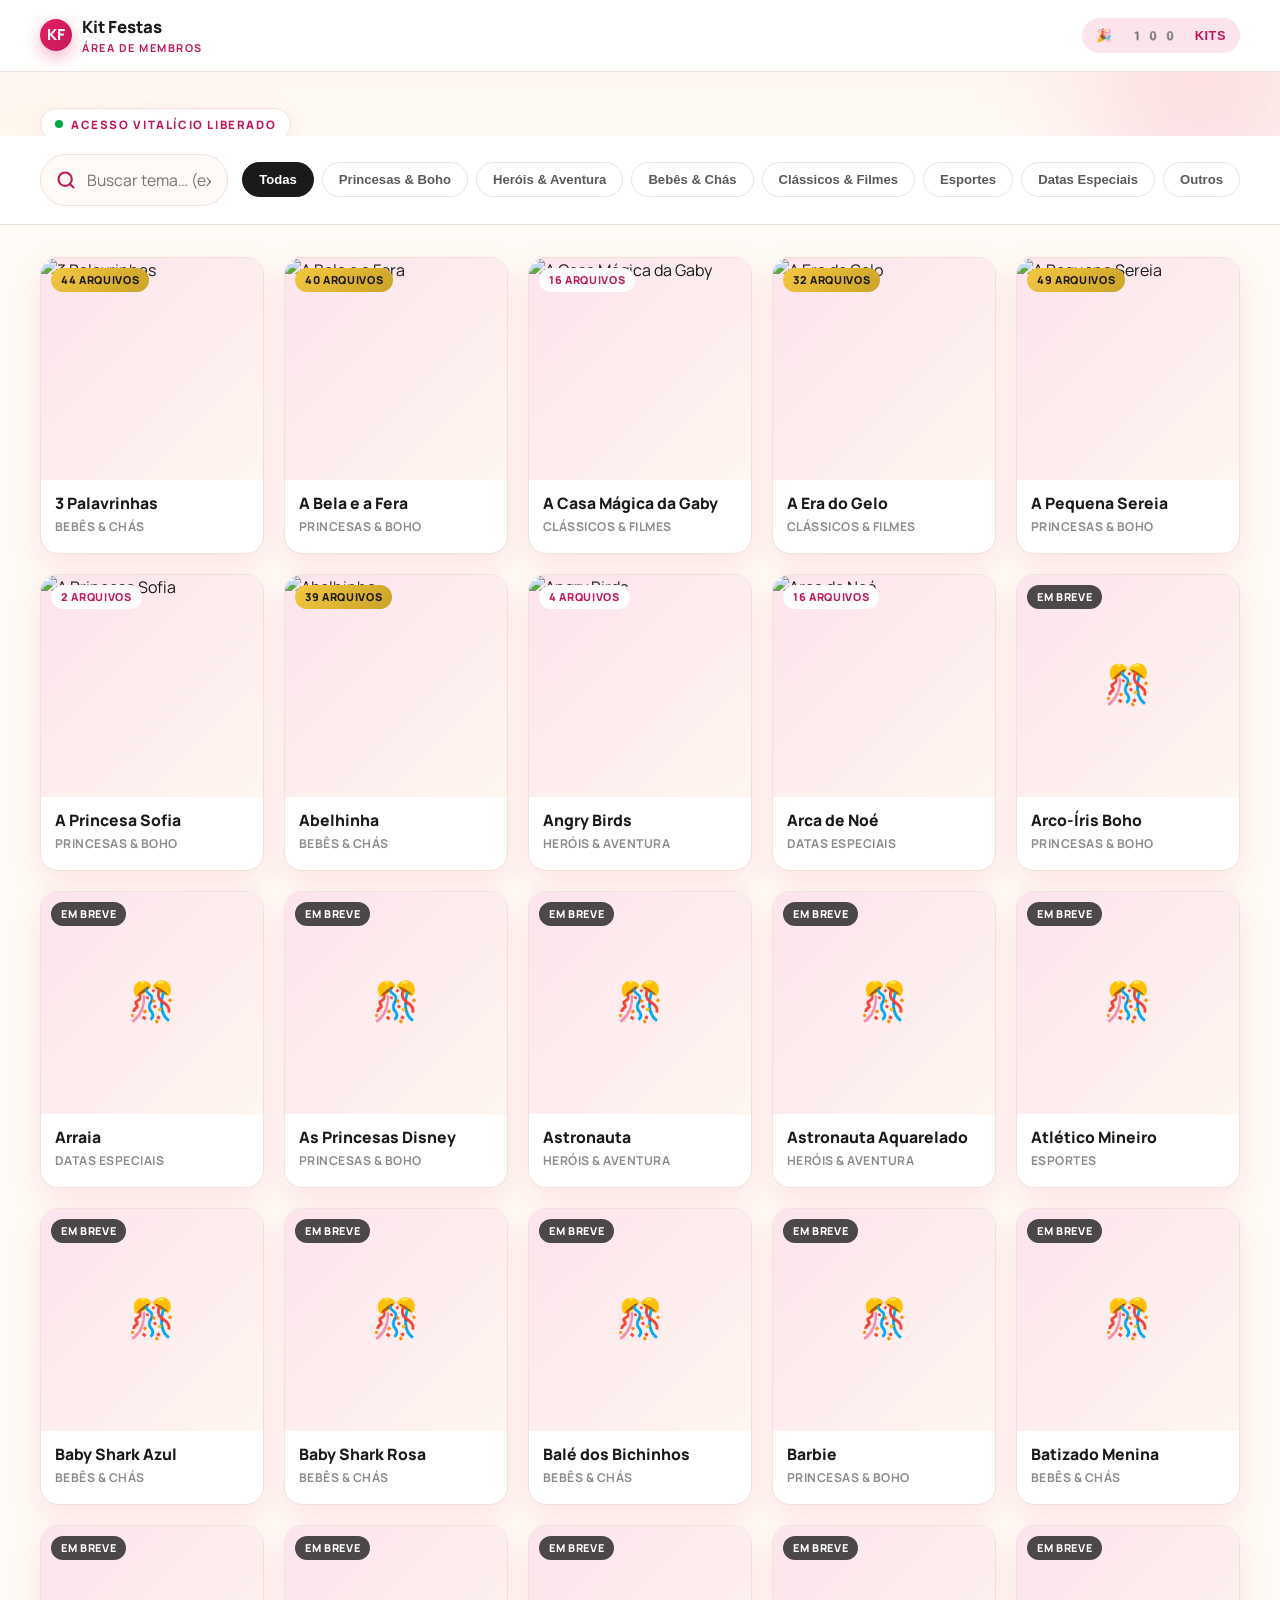
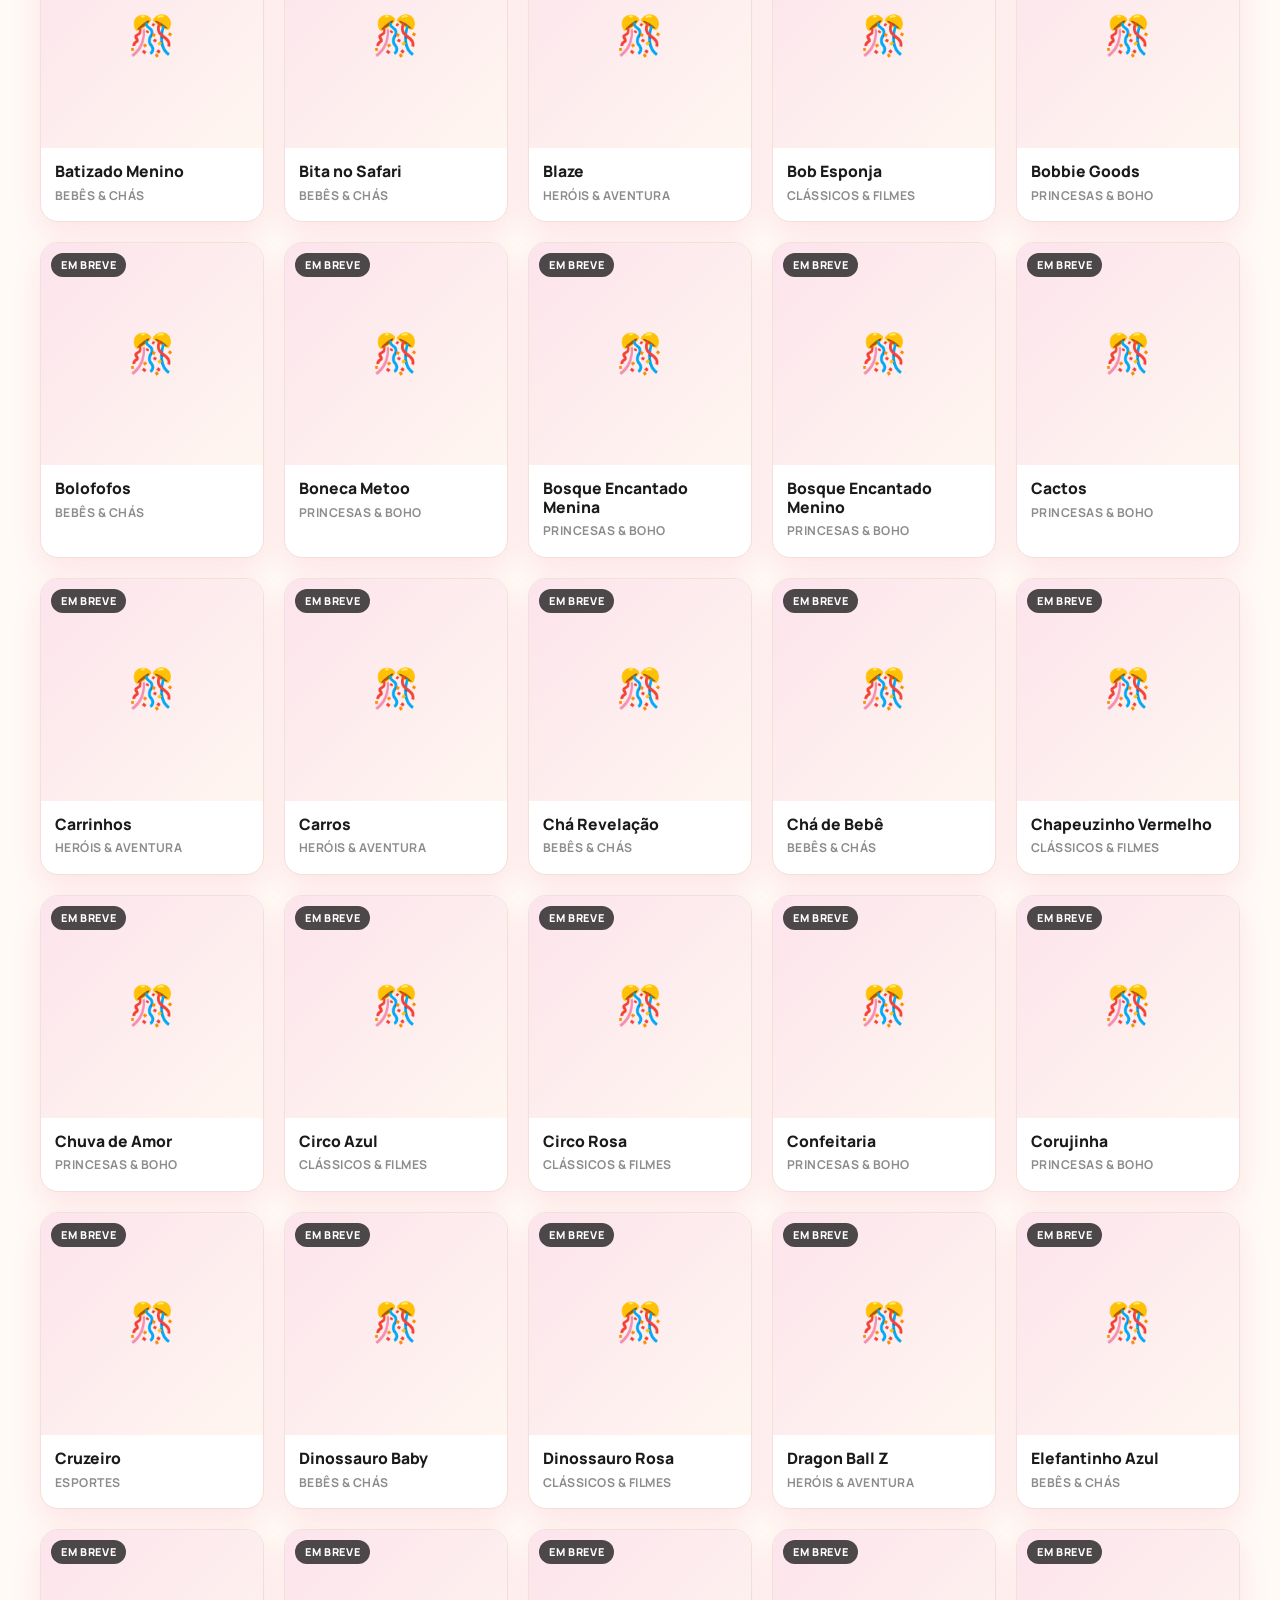
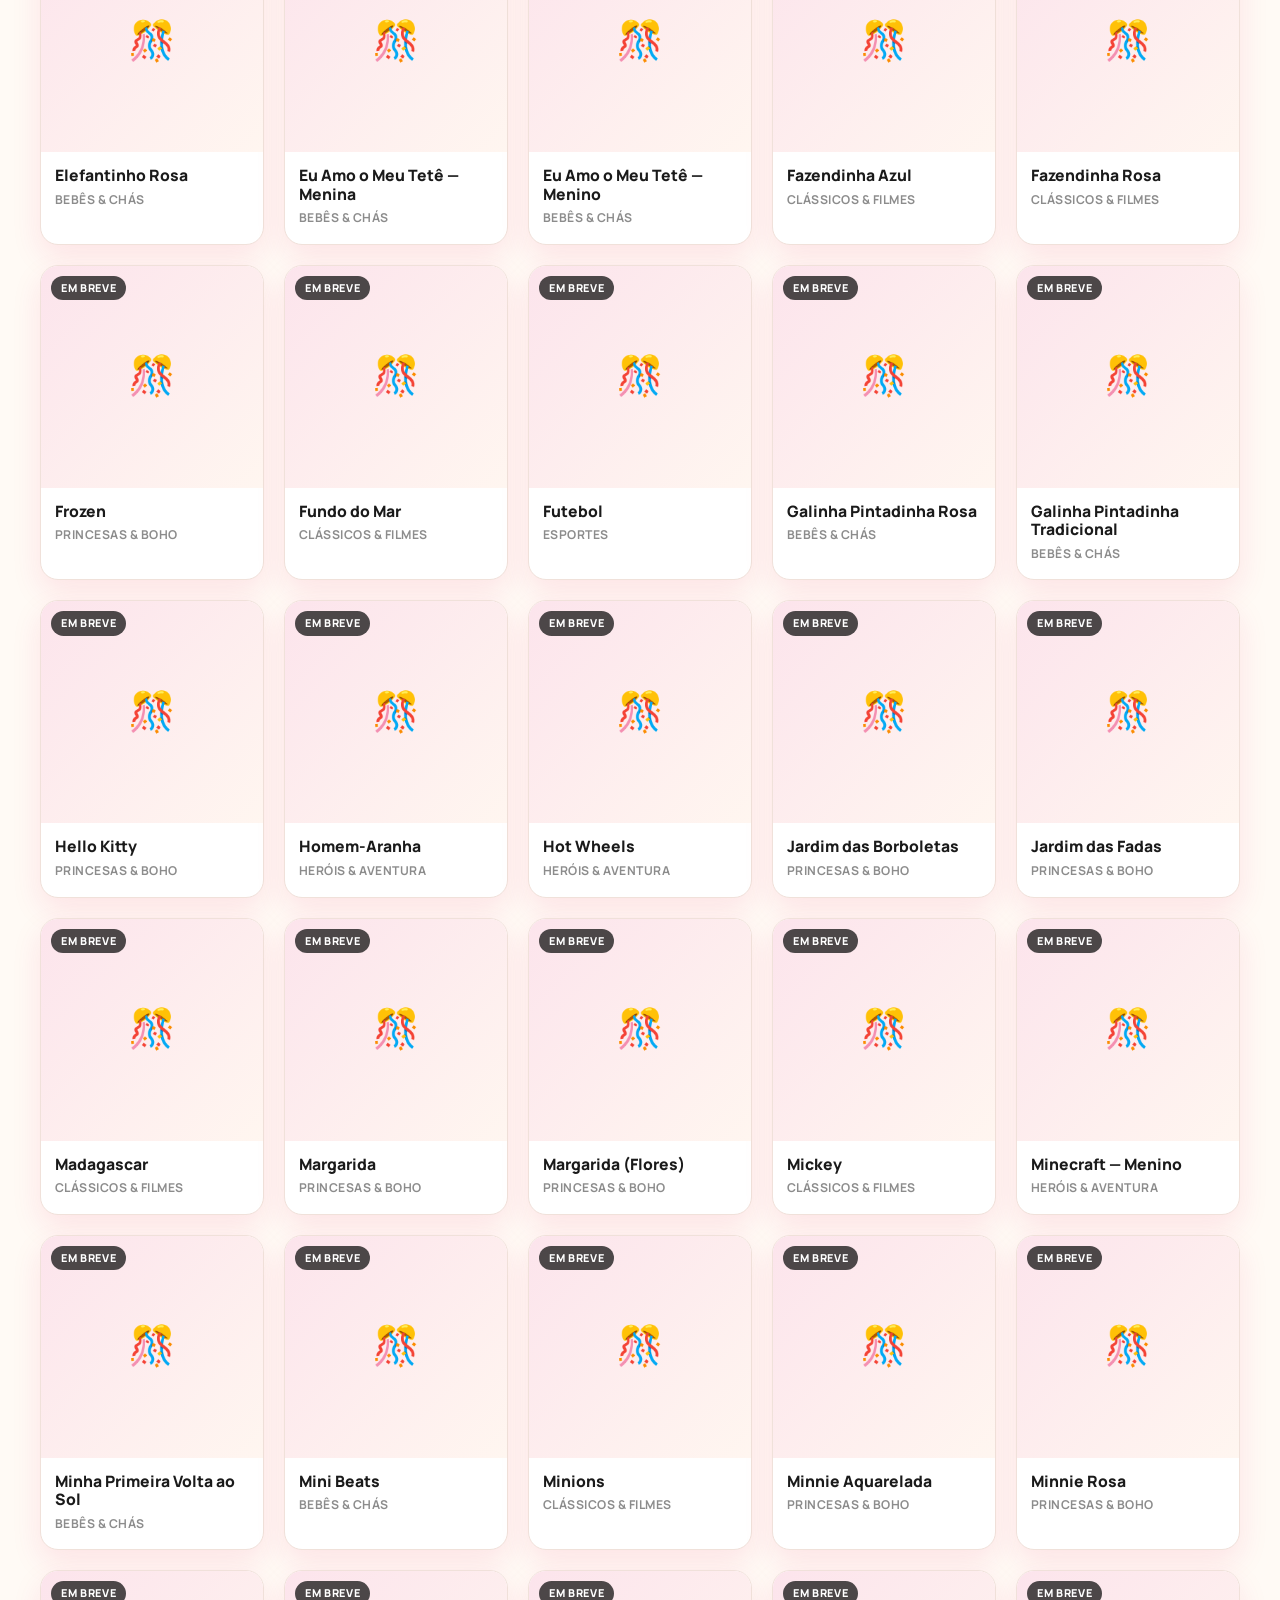
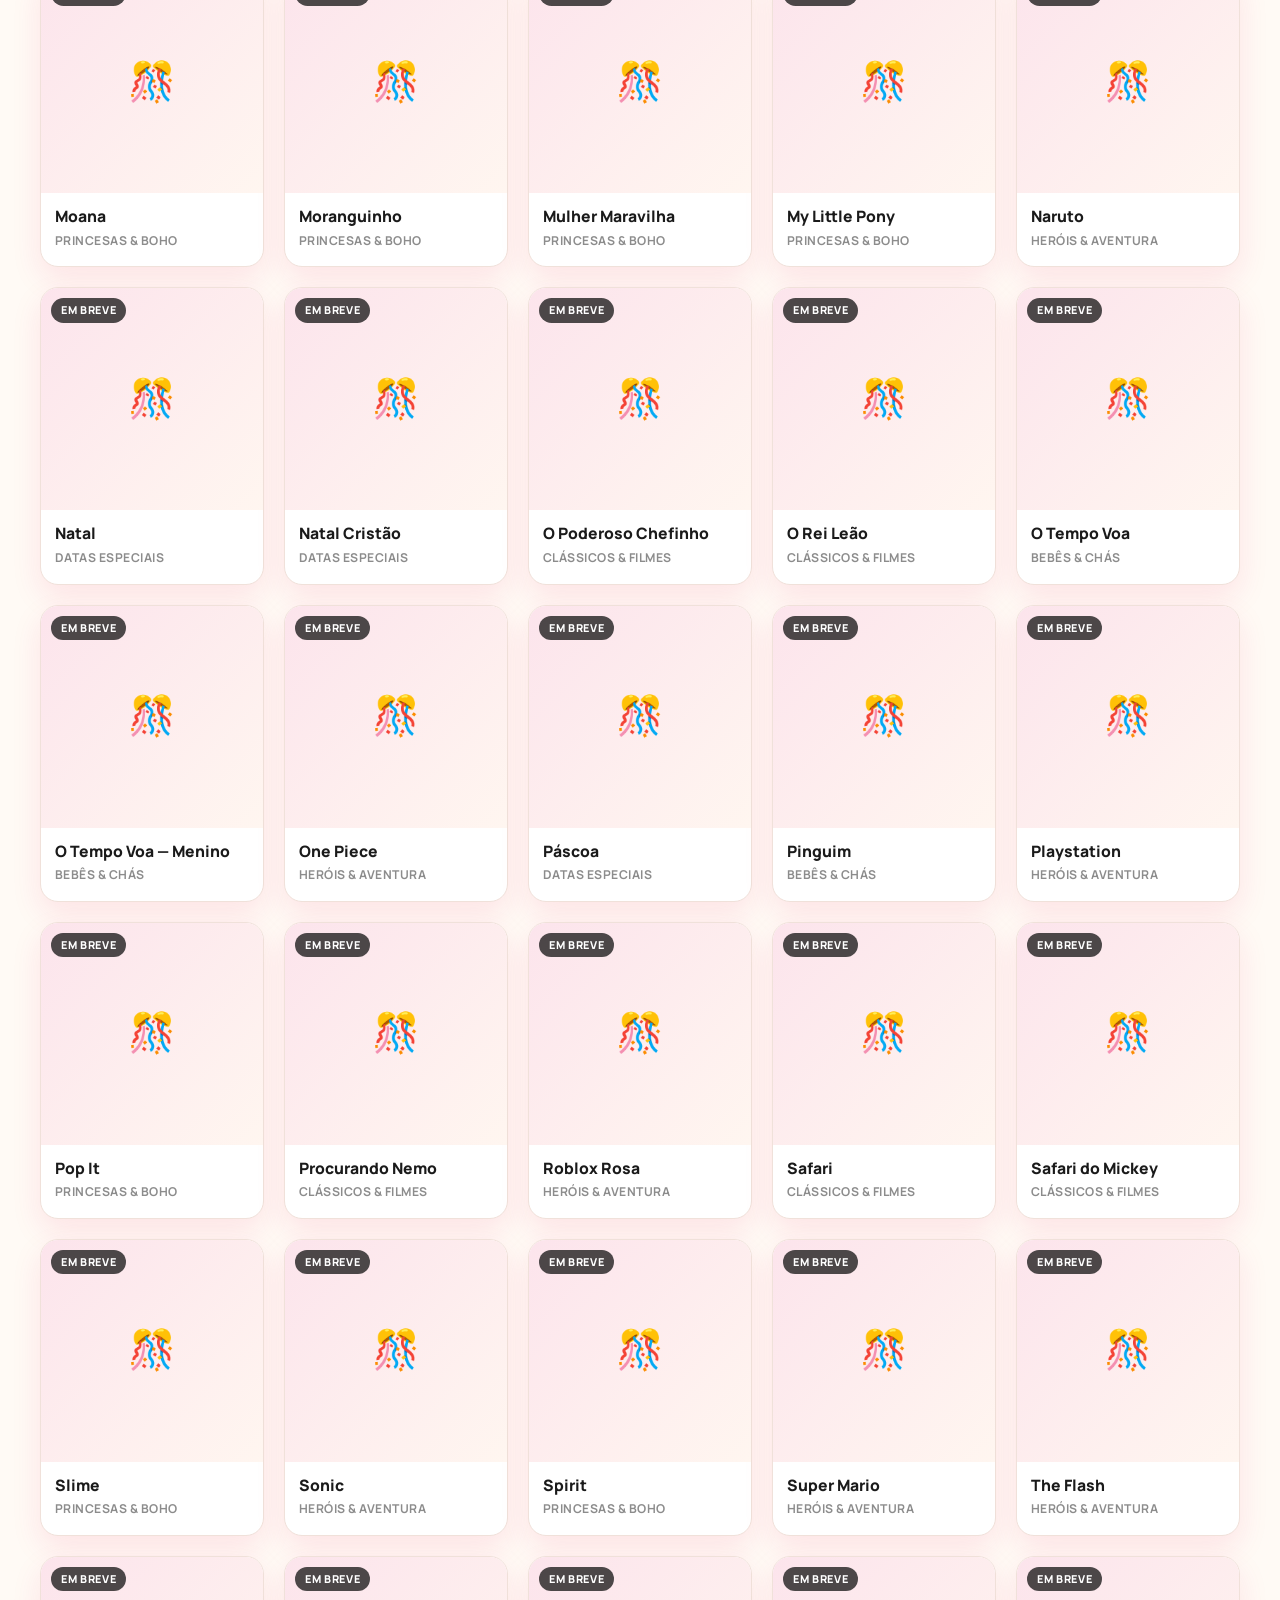
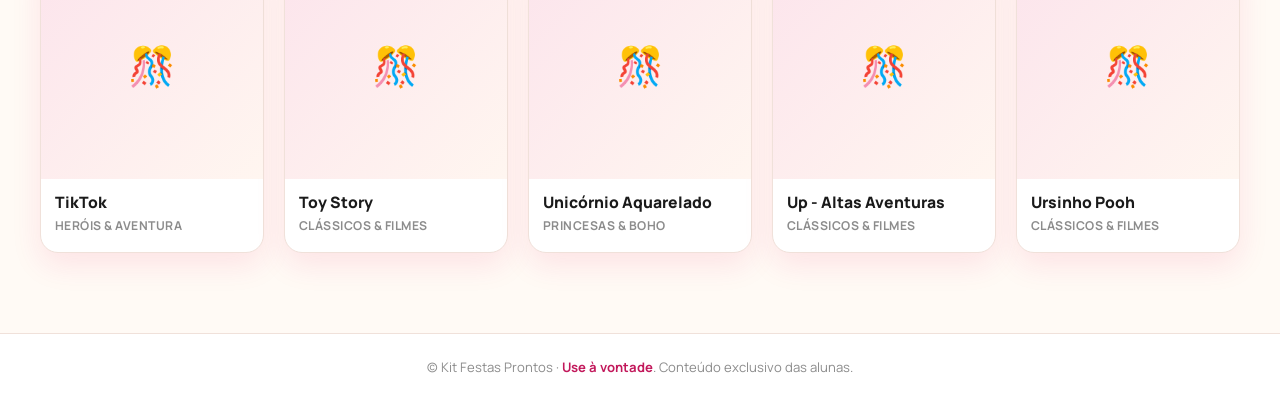
==== membros/index.html @ 498f4574 "last verison" ====
<!DOCTYPE html>
<html lang="pt-BR">

<head>
    <meta charset="UTF-8">
    <meta name="viewport" content="width=device-width, initial-scale=1" />
    <title>Meus Kits · Área de Membros · Kit Festas</title>
    <meta name="robots" content="noindex,nofollow">
    <link rel="preconnect" href="https://fonts.googleapis.com">
    <link rel="preconnect" href="https://fonts.gstatic.com" crossorigin>
    <link
        href="https://fonts.googleapis.com/css2?family=Manrope:wght@400;500;600;700;800;900&family=Open+Sans:wght@400;500;600;700&display=swap"
        rel="stylesheet">
    <link rel="stylesheet" href="styles.css">
</head>

<body>
    <header class="kf-header">
        <div class="container">
            <div class="row">
                <a class="kf-logo" href="index.html">
                    <span class="dot">KF</span>
                    <span>Kit Festas
                        <small>Área de Membros</small>
                    </span>
                </a>
                <div class="kf-header-actions">
                    <span class="kf-chip-soft apple-emoji">🎉 100 Kits</span>
                </div>
            </div>
        </div>
    </header>

    <section class="dash-hero">
        <div class="blob pink"></div>
        <div class="blob gold"></div>
        <div class="container">
            <span class="dash-eyebrow reveal"><span class="pulse"></span> Acesso vitalício liberado</span>
            <h1 class="dash-title reveal">Seu acervo de festa <span style="background:var(--brand);color:#fff;padding:2px 12px;border-radius:6px;">pronto para vender</span></h1>
            <p class="dash-sub reveal">Escolha um tema abaixo, baixe os moldes, papéis digitais e imagens. Tudo organizado para você imprimir hoje e <b>entregar amanhã</b>.</p>

            <div class="dash-stats reveal">
                <div class="dash-stat">
                    <div class="num" id="statThemes">—</div>
                    <div class="lbl">Temas</div>
                </div>
                <div class="dash-stat">
                    <div class="num" id="statPdfs">—</div>
                    <div class="lbl">Moldes PDF</div>
                </div>
                <div class="dash-stat">
                    <div class="num" id="statPapeis">—</div>
                    <div class="lbl">Papéis digitais</div>
                </div>
                <div class="dash-stat">
                    <div class="num" id="statImagens">—</div>
                    <div class="lbl">Imagens</div>
                </div>
            </div>
        </div>
    </section>

    <section class="dash-tools">
        <div class="container">
            <div class="row">
                <div class="search-wrap">
                    <svg width="20" height="20" viewBox="0 0 24 24" fill="none" stroke="currentColor" stroke-width="2.5" stroke-linecap="round" stroke-linejoin="round"><circle cx="11" cy="11" r="8"></circle><path d="m21 21-4.3-4.3"></path></svg>
                    <input type="text" id="search" placeholder="Buscar tema… (ex: Barbie, Mickey, Chá de Bebê)">
                </div>
                <div class="chip-row" id="chips"></div>
            </div>
        </div>
    </section>

    <section class="dash-content">
        <div class="container">
            <div id="grid" class="themes-grid"></div>
            <div id="emptyState" class="empty-state" style="display:none;">
                <div class="emoji apple-emoji">🔎</div>
                <h3 style="font-weight:900; margin-bottom:6px;">Nenhum tema encontrado</h3>
                <p>Tente outro termo ou troque a categoria.</p>
            </div>
        </div>
    </section>

    <footer class="kf-footer">
        <div class="container">© Kit Festas Prontos · <b>Use à vontade</b>. Conteúdo exclusivo das alunas.</div>
    </footer>

    <script src="manifest.js"></script>
    <script src="app.js"></script>
    <script>
        let state = { themes: [], filtered: [], cat: 'todas', q: '' };

        function render() {
            const grid = document.getElementById('grid');
            const empty = document.getElementById('emptyState');
            const q = state.q.toLowerCase().trim();
            const filtered = state.themes.filter(t => {
                if (state.cat !== 'todas' && t.category !== state.cat) return false;
                if (q && !t.name.toLowerCase().includes(q)) return false;
                return true;
            });

            grid.innerHTML = '';
            if (filtered.length === 0) { empty.style.display = 'block'; return; }
            empty.style.display = 'none';

            const frag = document.createDocumentFragment();
            filtered.forEach((t, i) => {
                const card = document.createElement('a');
                card.className = 'theme-card';
                card.href = `tema.html?slug=${encodeURIComponent(t.slug)}`;
                card.style.animationDelay = `${Math.min(i * 30, 400)}ms`;

                const cover = document.createElement('div');
                cover.className = 'theme-cover';
                if (t.cover) {
                    const img = document.createElement('img');
                    img.src = t.cover;
                    img.alt = t.name;
                    img.loading = 'lazy';
                    cover.appendChild(img);
                } else {
                    const ph = document.createElement('div');
                    ph.className = 'placeholder apple-emoji';
                    ph.textContent = '🎊';
                    cover.appendChild(ph);
                }

                const badge = document.createElement('span');
                if (t.counts.total === 0) {
                    badge.className = 'theme-badge empty';
                    badge.textContent = 'Em breve';
                } else if (t.counts.total >= 30) {
                    badge.className = 'theme-badge full';
                    badge.textContent = `${t.counts.total} arquivos`;
                } else {
                    badge.className = 'theme-badge';
                    badge.textContent = `${t.counts.total} arquivos`;
                }
                cover.appendChild(badge);

                const meta = document.createElement('div');
                meta.className = 'theme-meta';
                meta.innerHTML = `<div class="theme-name">${t.name}</div><div class="theme-cat">${categoryLabel(t.category)}</div>`;

                card.appendChild(cover);
                card.appendChild(meta);
                frag.appendChild(card);
            });
            grid.appendChild(frag);
        }

        function categoryLabel(id) {
            const c = (KF.manifest.categories || []).find(x => x.id === id);
            return c ? c.label : 'Outros';
        }

        function renderChips() {
            const wrap = document.getElementById('chips');
            wrap.innerHTML = '';
            KF.manifest.categories.forEach(c => {
                const b = document.createElement('button');
                b.type = 'button';
                b.className = 'chip' + (c.id === state.cat ? ' active' : '');
                b.textContent = c.label;
                b.addEventListener('click', () => { state.cat = c.id; renderChips(); render(); });
                wrap.appendChild(b);
            });
        }

        (async () => {
            const m = await KF.loadManifest();
            state.themes = m.themes;
            document.getElementById('statThemes').textContent = KF.fmt(m.themesCount);
            document.getElementById('statPdfs').textContent = KF.fmt(m.totals.moldesPDF || 0);
            document.getElementById('statPapeis').textContent = KF.fmt(m.totals.papeis || 0);
            document.getElementById('statImagens').textContent = KF.fmt(m.totals.imagens || 0);
            renderChips();
            render();
            KF.reveal();
        })();

        document.getElementById('search').addEventListener('input', (e) => {
            state.q = e.target.value; render();
        });
    </script>
</body>

</html>
---- membros/styles.css ----
/* ===== Área de Membros — Kit Festas =====
   Identidade visual herdada de /lp/index.html
   Rosa #E91E63 + Dourado #F5C842 + Creme #FFF6F0
================================================= */

:root {
    --brand: #E91E63;
    --brand-dark: #C2185B;
    --brand-soft: #FCE4EC;
    --gold: #F5C842;
    --gold-dark: #C9A227;
    --cream: #FFF6F0;
    --bg-soft: #FFFAF5;
    --ink: #1A1A1A;
    --ink-soft: #5A5A5A;
    --muted: #8C8C8C;
    --line: #F0E1DA;
    --green: #00A847;
    --green-dark: #008638;
    --red: #DC2626;

    --shadow-soft: 0 12px 30px rgba(233, 30, 99, 0.10);
    --shadow-card: 0 16px 40px rgba(26, 26, 26, 0.08);
    --shadow-cta: 0 14px 30px rgba(245, 200, 66, 0.45);
    --radius-card: 18px;
    --radius-pill: 9999px;
}

* { margin: 0; padding: 0; box-sizing: border-box; }

html, body { height: 100%; }

body {
    font-family: 'Manrope', sans-serif;
    background: var(--bg-soft);
    color: var(--ink);
    line-height: 1.5;
    -webkit-font-smoothing: antialiased;
    min-height: 100vh;
    display: flex;
    flex-direction: column;
}

img { max-width: 100%; height: auto; display: block; }

a { color: inherit; text-decoration: none; }

.container { max-width: 1240px; margin: 0 auto; padding: 0 20px; width: 100%; }

.apple-emoji {
    font-family: "Apple Color Emoji", "Segoe UI Emoji", "Noto Color Emoji", sans-serif;
}

/* ===== Reveal ===== */
.reveal {
    opacity: 0;
    transform: translateY(24px);
    transition: opacity .6s cubic-bezier(.4,0,.2,1), transform .6s cubic-bezier(.4,0,.2,1);
}
.reveal.visible { opacity: 1; transform: none; }

/* ===== Header ===== */
.kf-header {
    background: #fff;
    border-bottom: 1px solid var(--line);
    position: sticky;
    top: 0;
    z-index: 50;
    backdrop-filter: saturate(140%) blur(8px);
    background: rgba(255,255,255,0.92);
}

.kf-header .row {
    display: flex; align-items: center; justify-content: space-between;
    gap: 16px;
    padding: 14px 0;
}

.kf-logo {
    display: flex; align-items: center; gap: 10px;
    font-weight: 900; font-size: 1.05rem;
    color: var(--ink);
}
.kf-logo .dot {
    width: 32px; height: 32px; border-radius: 9999px;
    background: linear-gradient(135deg, var(--brand), var(--brand-dark));
    display: grid; place-items: center;
    color: #fff; font-weight: 900; font-size: .95rem;
    box-shadow: 0 6px 16px rgba(233,30,99,.35);
}
.kf-logo small {
    display: block; font-size: .68rem; font-weight: 700;
    color: var(--brand-dark); letter-spacing: .14em; text-transform: uppercase;
    margin-top: 1px;
}

.kf-header-actions { display: flex; align-items: center; gap: 12px; }

.kf-chip-soft {
    display: inline-flex; align-items: center; gap: 6px;
    padding: 8px 14px;
    border-radius: var(--radius-pill);
    background: var(--brand-soft);
    color: var(--brand-dark);
    font-weight: 800;
    font-size: .8rem;
    letter-spacing: .04em;
    text-transform: uppercase;
}

.kf-link {
    color: var(--ink-soft);
    font-weight: 700;
    font-size: .9rem;
    cursor: pointer;
    background: none; border: none;
    padding: 8px 12px;
    border-radius: 9999px;
    transition: background .2s, color .2s;
}
.kf-link:hover { background: var(--brand-soft); color: var(--brand-dark); }

/* ===== Buttons ===== */
.btn-cta {
    display: inline-flex; align-items: center; justify-content: center;
    gap: 10px;
    padding: 16px 26px;
    border-radius: var(--radius-pill);
    background: linear-gradient(180deg, var(--gold) 0%, var(--gold-dark) 100%);
    color: var(--ink);
    font-weight: 900; font-size: 1rem;
    border: none; cursor: pointer;
    box-shadow: var(--shadow-cta);
    transition: transform .15s ease, box-shadow .15s ease;
    text-align: center;
    letter-spacing: .01em;
}
.btn-cta:hover { transform: translateY(-2px); box-shadow: 0 18px 40px rgba(245,200,66,.55); }
.btn-cta:active { transform: translateY(0); }

.btn-cta.brand {
    background: linear-gradient(180deg, var(--brand) 0%, var(--brand-dark) 100%);
    color: #fff;
    box-shadow: 0 14px 30px rgba(233,30,99,.35);
}
.btn-cta.brand:hover { box-shadow: 0 18px 40px rgba(233,30,99,.45); }

.btn-ghost {
    display: inline-flex; align-items: center; justify-content: center;
    gap: 8px;
    padding: 12px 20px;
    border-radius: var(--radius-pill);
    background: #fff;
    color: var(--ink);
    font-weight: 800; font-size: .92rem;
    border: 1.5px solid var(--line);
    cursor: pointer;
    transition: border-color .2s, transform .15s, color .2s;
}
.btn-ghost:hover { border-color: var(--brand); color: var(--brand-dark); transform: translateY(-1px); }

.btn-block { width: 100%; }

/* ===== Decorative blobs ===== */
.blob {
    position: absolute; border-radius: 9999px;
    filter: blur(60px); opacity: .55; pointer-events: none;
}
.blob.pink { background: radial-gradient(circle, rgba(233,30,99,.35) 0%, transparent 70%); }
.blob.gold { background: radial-gradient(circle, rgba(245,200,66,.40) 0%, transparent 70%); }

/* ===== Login page ===== */
.login-shell {
    flex: 1;
    position: relative;
    overflow: hidden;
    background: linear-gradient(180deg, var(--cream) 0%, #fff 60%, var(--bg-soft) 100%);
    display: grid;
    place-items: center;
    padding: 60px 20px;
}
.login-shell .blob.pink { width: 420px; height: 420px; top: -120px; right: -100px; }
.login-shell .blob.gold { width: 360px; height: 360px; bottom: -120px; left: -120px; }

.login-card {
    position: relative;
    width: 100%;
    max-width: 460px;
    background: #fff;
    border-radius: 28px;
    padding: 36px 28px 32px;
    box-shadow: var(--shadow-card);
    border: 1px solid var(--line);
    z-index: 1;
}

.login-seal {
    position: absolute;
    top: -38px; right: -18px;
    width: 110px; aspect-ratio: 1; border-radius: 9999px;
    background: linear-gradient(135deg, var(--gold), var(--gold-dark));
    display: grid; place-items: center;
    color: var(--ink);
    font-weight: 900; text-align: center;
    padding: 12px;
    line-height: 1.15; font-size: .72rem;
    filter: drop-shadow(0 10px 20px rgba(245,200,66,.45));
    transform: rotate(-12deg);
    z-index: 2;
}

.login-eyebrow {
    display: inline-block;
    background: var(--brand-soft); color: var(--brand-dark);
    padding: 6px 14px;
    border-radius: 9999px;
    font-weight: 800; font-size: .72rem; letter-spacing: .14em;
    text-transform: uppercase;
    margin-bottom: 14px;
}

.login-title {
    font-size: clamp(1.5rem, 4vw, 2rem);
    font-weight: 900;
    line-height: 1.15;
    margin-bottom: 8px;
}
.login-title .hl { background: var(--brand); color: #fff; padding: 2px 10px; border-radius: 4px; }

.login-sub {
    color: var(--ink-soft);
    font-size: .98rem;
    margin-bottom: 24px;
}

.field {
    display: block;
    margin-bottom: 14px;
}
.field label {
    display: block; font-weight: 800; font-size: .8rem;
    color: var(--ink); margin-bottom: 8px;
    letter-spacing: .04em; text-transform: uppercase;
}
.field input {
    width: 100%;
    border: 1.5px solid var(--line);
    background: #fff;
    padding: 14px 16px;
    border-radius: 14px;
    font-size: 1rem; font-family: inherit;
    color: var(--ink);
    transition: border-color .15s, box-shadow .15s;
}
.field input:focus {
    outline: none;
    border-color: var(--brand);
    box-shadow: 0 0 0 4px rgba(233,30,99,.12);
}

.login-foot {
    margin-top: 18px;
    font-size: .82rem;
    color: var(--muted);
    text-align: center;
}

.login-error {
    background: #FEF2F2;
    color: var(--red);
    border: 1px solid #FCA5A5;
    padding: 10px 14px;
    border-radius: 12px;
    font-weight: 700;
    font-size: .88rem;
    margin-bottom: 14px;
    display: none;
}
.login-error.visible { display: block; }

/* ===== Dashboard hero ===== */
.dash-hero {
    position: relative;
    background: linear-gradient(180deg, var(--cream) 0%, var(--bg-soft) 100%);
    padding: 36px 0 28px;
    overflow: hidden;
}
.dash-hero .blob.pink { width: 320px; height: 320px; top: -120px; right: -80px; }
.dash-hero .blob.gold { width: 280px; height: 280px; top: 40px; left: -100px; }

.dash-hero .container { position: relative; z-index: 1; }

.dash-eyebrow {
    display: inline-flex; gap: 8px; align-items: center;
    background: #fff;
    border: 1px solid var(--line);
    color: var(--brand-dark);
    padding: 7px 14px;
    border-radius: 9999px;
    font-weight: 800; font-size: .72rem; letter-spacing: .14em;
    text-transform: uppercase;
    box-shadow: var(--shadow-soft);
}
.dash-eyebrow .pulse { width: 8px; height: 8px; border-radius: 9999px; background: var(--green); box-shadow: 0 0 0 0 rgba(0,168,71,.6); animation: pulse 1.6s infinite; }
@keyframes pulse {
  0% { box-shadow: 0 0 0 0 rgba(0,168,71,.55); }
  70% { box-shadow: 0 0 0 12px rgba(0,168,71,0); }
  100% { box-shadow: 0 0 0 0 rgba(0,168,71,0); }
}

.dash-title {
    font-size: clamp(1.6rem, 4vw, 2.6rem);
    font-weight: 900;
    line-height: 1.1;
    margin: 14px 0 8px;
}
.dash-sub {
    color: var(--ink-soft);
    font-size: 1rem;
    max-width: 640px;
}

.dash-stats {
    display: grid;
    grid-template-columns: repeat(2, 1fr);
    gap: 12px;
    margin-top: 22px;
}
@media(min-width: 720px) {
    .dash-stats { grid-template-columns: repeat(4, 1fr); max-width: 720px; }
}
.dash-stat {
    background: #fff;
    border: 1px solid var(--line);
    border-radius: 14px;
    padding: 14px 16px;
    box-shadow: var(--shadow-soft);
}
.dash-stat .num { font-weight: 900; font-size: 1.5rem; color: var(--brand-dark); line-height: 1; }
.dash-stat .lbl { font-weight: 700; font-size: .78rem; color: var(--ink-soft); margin-top: 6px; letter-spacing: .04em; text-transform: uppercase; }

/* ===== Search / filters ===== */
.dash-tools {
    background: #fff;
    border-bottom: 1px solid var(--line);
    padding: 18px 0;
    position: sticky;
    top: 65px;
    z-index: 40;
}
.dash-tools .row { display: flex; flex-direction: column; gap: 14px; }
@media(min-width: 880px) {
    .dash-tools .row { flex-direction: row; align-items: center; }
}

.search-wrap {
    flex: 1;
    position: relative;
}
.search-wrap input {
    width: 100%;
    border: 1.5px solid var(--line);
    background: var(--bg-soft);
    padding: 14px 16px 14px 46px;
    border-radius: 9999px;
    font-size: .98rem; font-family: inherit;
    color: var(--ink);
    transition: border-color .15s, background .15s;
}
.search-wrap input:focus { outline: none; border-color: var(--brand); background: #fff; }
.search-wrap svg { position: absolute; top: 50%; left: 16px; transform: translateY(-50%); color: var(--brand-dark); }

.chip-row {
    display: flex; gap: 8px;
    overflow-x: auto;
    -webkit-overflow-scrolling: touch;
    padding: 4px 0;
    scrollbar-width: none;
}
.chip-row::-webkit-scrollbar { display: none; }

.chip {
    flex-shrink: 0;
    padding: 9px 16px;
    border-radius: 9999px;
    border: 1.5px solid var(--line);
    background: #fff;
    color: var(--ink-soft);
    font-weight: 800; font-size: .82rem;
    cursor: pointer;
    white-space: nowrap;
    transition: all .15s;
}
.chip:hover { color: var(--brand-dark); border-color: var(--brand); }
.chip.active {
    background: var(--ink);
    color: #fff;
    border-color: var(--ink);
}

/* ===== Theme grid ===== */
.dash-content {
    padding: 32px 0 80px;
    flex: 1;
}

.themes-grid {
    display: grid;
    grid-template-columns: repeat(2, 1fr);
    gap: 14px;
}
@media(min-width: 600px) { .themes-grid { grid-template-columns: repeat(3, 1fr); gap: 18px; } }
@media(min-width: 900px) { .themes-grid { grid-template-columns: repeat(4, 1fr); gap: 20px; } }
@media(min-width: 1180px) { .themes-grid { grid-template-columns: repeat(5, 1fr); } }

.theme-card {
    background: #fff;
    border-radius: var(--radius-card);
    overflow: hidden;
    border: 1px solid var(--line);
    box-shadow: var(--shadow-soft);
    cursor: pointer;
    transition: transform .25s cubic-bezier(.4,0,.2,1), box-shadow .25s, border-color .15s;
    display: flex; flex-direction: column;
    text-decoration: none; color: inherit;
}
.theme-card:hover { transform: translateY(-4px); box-shadow: 0 22px 50px rgba(233,30,99,.18); border-color: var(--brand); }

.theme-cover {
    aspect-ratio: 1;
    background: linear-gradient(135deg, var(--brand-soft) 0%, var(--cream) 100%);
    position: relative;
    overflow: hidden;
    display: grid; place-items: center;
}
.theme-cover img {
    width: 100%; height: 100%; object-fit: cover;
    transition: transform .4s cubic-bezier(.4,0,.2,1);
}
.theme-card:hover .theme-cover img { transform: scale(1.06); }

.theme-cover .placeholder {
    color: var(--brand-dark);
    font-weight: 900;
    font-size: 2.4rem;
    text-align: center;
    padding: 24px;
    line-height: 1;
}

.theme-badge {
    position: absolute;
    top: 10px; left: 10px;
    background: rgba(255,255,255,.94);
    color: var(--brand-dark);
    padding: 4px 10px;
    border-radius: 9999px;
    font-weight: 800; font-size: .68rem;
    letter-spacing: .06em; text-transform: uppercase;
    backdrop-filter: blur(4px);
}
.theme-badge.empty { background: rgba(26,26,26,.78); color: #fff; }
.theme-badge.full {
    background: linear-gradient(135deg, var(--gold), var(--gold-dark));
    color: var(--ink);
}

.theme-meta {
    padding: 14px 14px 16px;
    display: flex; flex-direction: column; gap: 6px;
}
.theme-name { font-weight: 900; font-size: .98rem; line-height: 1.2; }
.theme-cat { font-size: .76rem; color: var(--muted); font-weight: 700; letter-spacing: .04em; text-transform: uppercase; }

.empty-state {
    text-align: center;
    padding: 80px 20px;
    color: var(--ink-soft);
}
.empty-state .emoji { font-size: 3rem; margin-bottom: 12px; }

/* ===== Theme detail ===== */
.tema-back {
    display: inline-flex; align-items: center; gap: 8px;
    color: var(--brand-dark);
    font-weight: 800; font-size: .9rem;
    margin: 24px 0 16px;
    transition: color .15s, transform .15s;
}
.tema-back:hover { color: var(--brand); transform: translateX(-2px); }

.tema-hero {
    background: #fff;
    border-radius: 28px;
    padding: 24px;
    border: 1px solid var(--line);
    box-shadow: var(--shadow-card);
    display: grid;
    gap: 24px;
    grid-template-columns: 1fr;
    margin-bottom: 28px;
}
@media(min-width: 768px) {
    .tema-hero {
        grid-template-columns: 280px 1fr;
        align-items: center;
        padding: 28px;
        gap: 32px;
    }
}

.tema-hero-cover {
    aspect-ratio: 1;
    border-radius: 20px;
    overflow: hidden;
    background: linear-gradient(135deg, var(--brand-soft), var(--cream));
    border: 1px solid var(--line);
}
.tema-hero-cover img { width: 100%; height: 100%; object-fit: cover; }

.tema-hero-info .eyebrow {
    display: inline-block;
    background: var(--brand-soft); color: var(--brand-dark);
    padding: 6px 12px; border-radius: 9999px;
    font-weight: 800; font-size: .7rem; letter-spacing: .14em;
    text-transform: uppercase;
    margin-bottom: 12px;
}
.tema-hero-info h1 {
    font-size: clamp(1.6rem, 4vw, 2.4rem);
    font-weight: 900; line-height: 1.1;
    margin-bottom: 14px;
}
.tema-hero-info .tags {
    display: flex; flex-wrap: wrap; gap: 8px;
    margin-top: 12px;
}
.tema-tag {
    display: inline-flex; align-items: center; gap: 6px;
    background: var(--bg-soft);
    border: 1px solid var(--line);
    padding: 7px 14px;
    border-radius: 9999px;
    font-weight: 800; font-size: .8rem;
    color: var(--ink-soft);
}
.tema-tag b { color: var(--brand-dark); }

/* sections */
.section {
    background: #fff;
    border-radius: 24px;
    padding: 22px;
    border: 1px solid var(--line);
    margin-bottom: 22px;
    box-shadow: var(--shadow-soft);
}
@media(min-width: 768px) { .section { padding: 28px; } }

.section-head {
    display: flex; align-items: center; justify-content: space-between;
    gap: 14px;
    margin-bottom: 18px;
    flex-wrap: wrap;
}
.section-title {
    display: flex; align-items: center; gap: 12px;
    font-weight: 900; font-size: 1.15rem;
}
.section-title .dot {
    width: 36px; height: 36px; border-radius: 12px;
    background: linear-gradient(135deg, var(--brand-soft), #fff);
    color: var(--brand-dark);
    display: grid; place-items: center;
    font-size: 1.1rem;
}
.section-title small {
    display: block; font-weight: 700; font-size: .72rem;
    color: var(--muted); margin-top: 2px;
    letter-spacing: .04em; text-transform: uppercase;
}

.gallery-grid {
    display: grid;
    grid-template-columns: repeat(2, 1fr);
    gap: 10px;
}
@media(min-width: 540px) { .gallery-grid { grid-template-columns: repeat(3, 1fr); gap: 12px; } }
@media(min-width: 900px) { .gallery-grid { grid-template-columns: repeat(4, 1fr); } }
@media(min-width: 1100px) { .gallery-grid { grid-template-columns: repeat(5, 1fr); gap: 14px; } }

.gallery-item {
    position: relative;
    aspect-ratio: 1;
    border-radius: 14px;
    overflow: hidden;
    background: var(--bg-soft);
    border: 1px solid var(--line);
    cursor: zoom-in;
    transition: transform .2s, box-shadow .2s;
}
.gallery-item:hover { transform: translateY(-2px); box-shadow: 0 14px 30px rgba(0,0,0,.10); }
.gallery-item img { width: 100%; height: 100%; object-fit: cover; transition: transform .35s; }
.gallery-item:hover img { transform: scale(1.05); }
.gallery-item .download {
    position: absolute; right: 8px; bottom: 8px;
    width: 34px; height: 34px;
    border-radius: 9999px;
    background: rgba(255,255,255,.95);
    color: var(--brand-dark);
    display: grid; place-items: center;
    box-shadow: 0 6px 16px rgba(0,0,0,.15);
    cursor: pointer;
    transition: background .15s;
    z-index: 2;
}
.gallery-item .download:hover { background: var(--gold); color: var(--ink); }

.file-list {
    display: grid;
    grid-template-columns: 1fr;
    gap: 10px;
}
@media(min-width: 600px) { .file-list { grid-template-columns: 1fr 1fr; } }
@media(min-width: 1000px) { .file-list { grid-template-columns: 1fr 1fr 1fr; } }

.file-item {
    display: flex; align-items: center; gap: 12px;
    background: var(--bg-soft);
    border: 1px solid var(--line);
    border-radius: 14px;
    padding: 12px 14px;
    transition: border-color .15s, transform .15s, background .15s;
}
.file-item:hover { border-color: var(--brand); background: #fff; transform: translateY(-1px); }
.file-item .ico {
    width: 38px; height: 38px; border-radius: 10px;
    flex-shrink: 0;
    display: grid; place-items: center;
    font-weight: 900; font-size: .68rem;
    color: #fff;
}
.file-item .ico.pdf { background: linear-gradient(135deg, #ff5e5e, var(--red)); }
.file-item .ico.studio { background: linear-gradient(135deg, #6f6cff, #4f46e5); }
.file-item .ico.font { background: linear-gradient(135deg, #1A1A1A, #444); }
.file-item .name {
    flex: 1;
    font-weight: 700; font-size: .88rem;
    overflow: hidden; text-overflow: ellipsis; white-space: nowrap;
}
.file-item .download-mini {
    flex-shrink: 0;
    width: 36px; height: 36px;
    border-radius: 9999px;
    background: var(--brand);
    color: #fff;
    display: grid; place-items: center;
    transition: background .15s, transform .15s;
}
.file-item .download-mini:hover { background: var(--brand-dark); transform: scale(1.06); }

.empty-section {
    color: var(--muted);
    font-style: italic;
    padding: 18px;
    background: var(--bg-soft);
    border-radius: 12px;
    text-align: center;
    font-size: .92rem;
}

/* ===== Lightbox ===== */
.lightbox {
    position: fixed; inset: 0;
    background: rgba(0,0,0,.86);
    display: none;
    align-items: center; justify-content: center;
    z-index: 100;
    padding: 24px;
}
.lightbox.open { display: flex; }
.lightbox img { max-width: 95%; max-height: 88vh; object-fit: contain; border-radius: 8px; box-shadow: 0 20px 60px rgba(0,0,0,.6); }
.lightbox-close {
    position: absolute; top: 18px; right: 18px;
    width: 44px; height: 44px; border-radius: 9999px;
    background: rgba(255,255,255,.92);
    color: var(--ink);
    border: none; cursor: pointer;
    display: grid; place-items: center;
    font-size: 1.4rem; font-weight: 900;
}
.lightbox-actions {
    position: absolute; bottom: 24px; left: 50%; transform: translateX(-50%);
    display: flex; gap: 10px;
}

/* ===== Footer ===== */
.kf-footer {
    background: #fff;
    border-top: 1px solid var(--line);
    padding: 24px 0;
    text-align: center;
    color: var(--muted);
    font-size: .82rem;
}
.kf-footer b { color: var(--brand-dark); }

/* utility */
.sr-only { position: absolute; left: -9999px; }
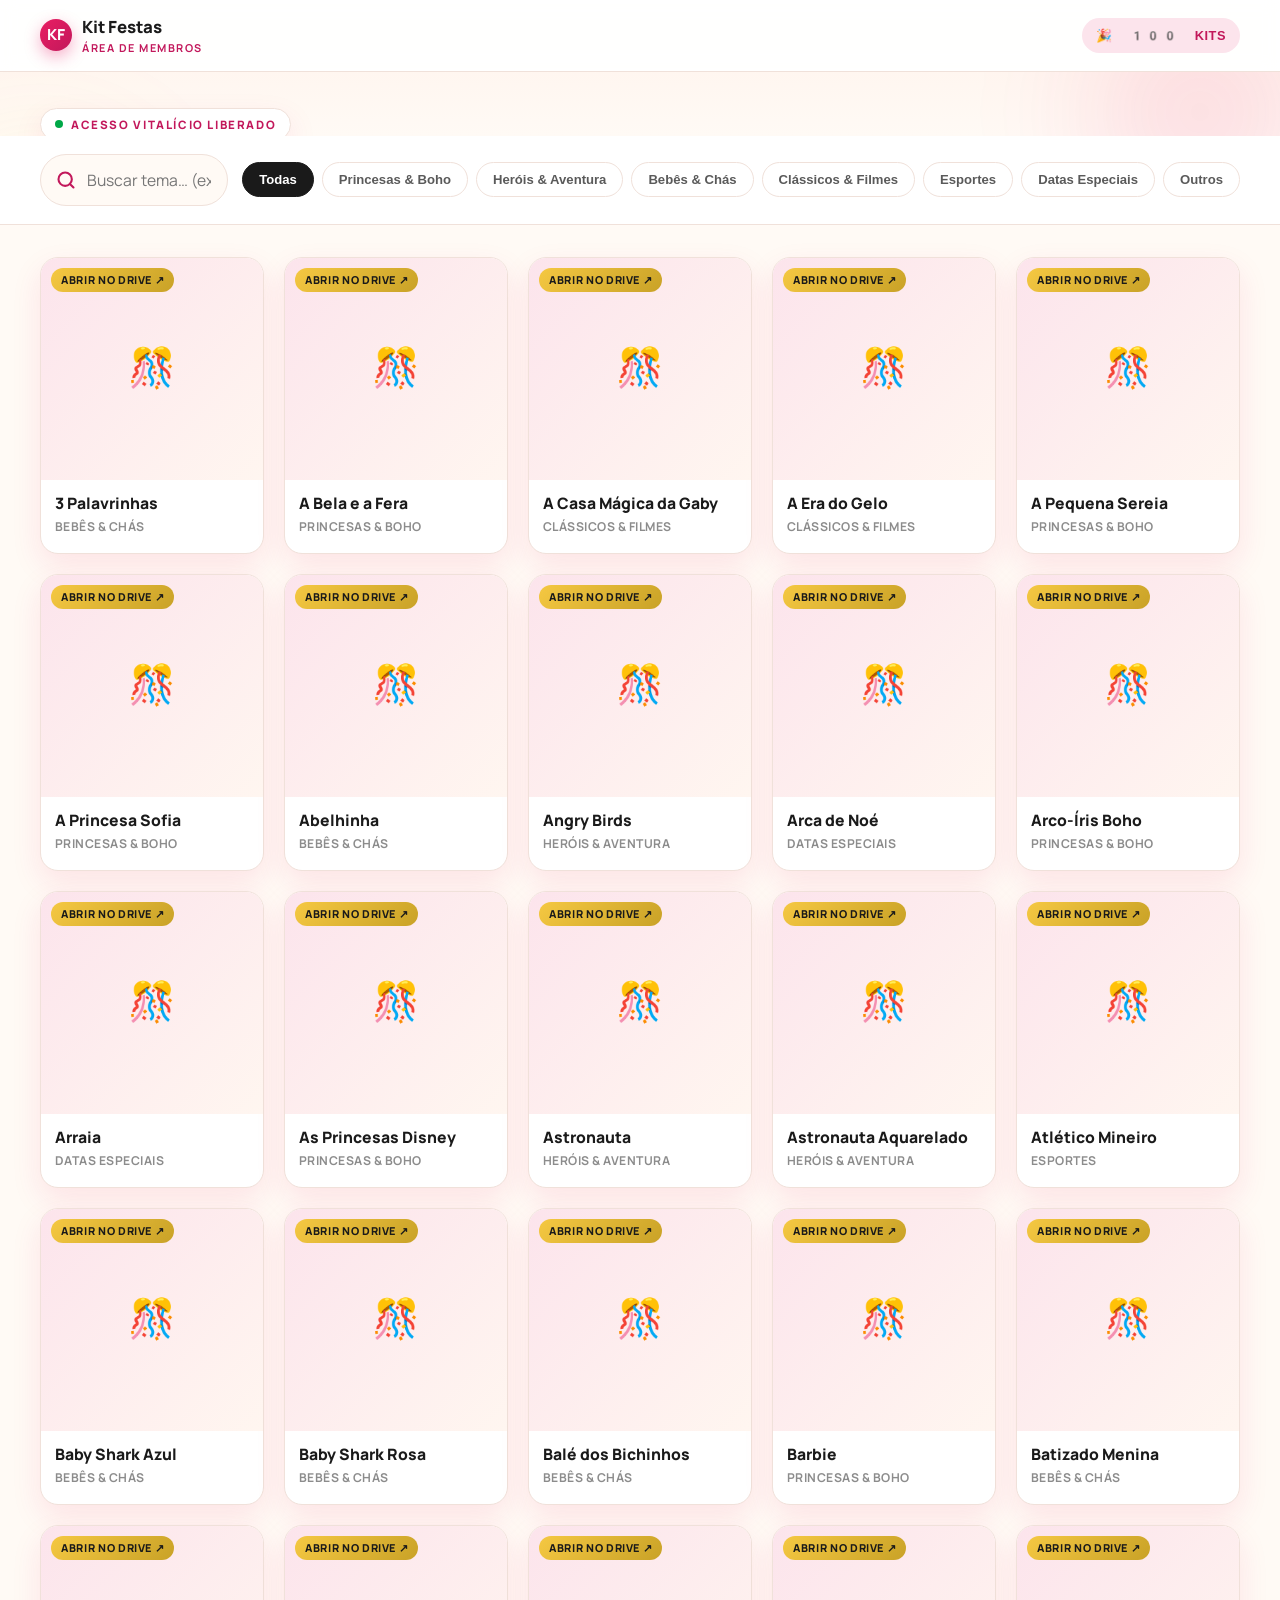
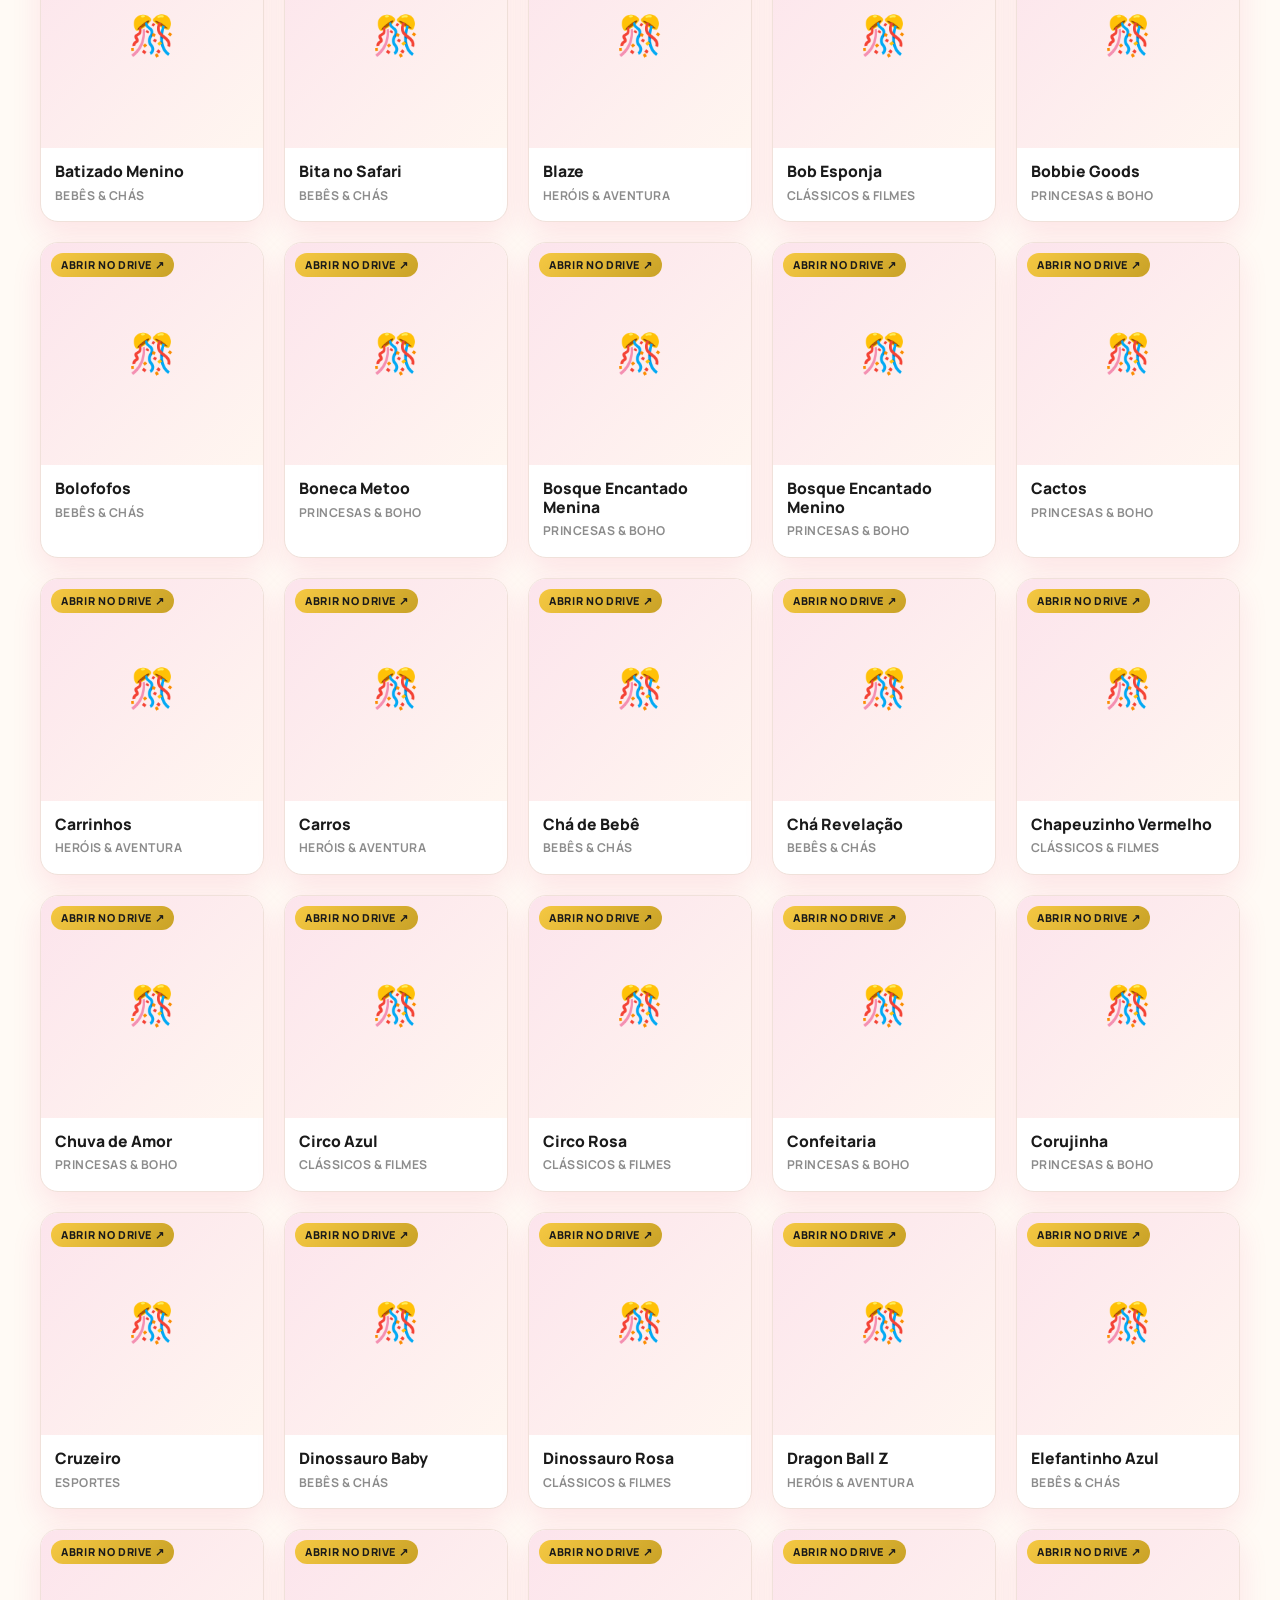
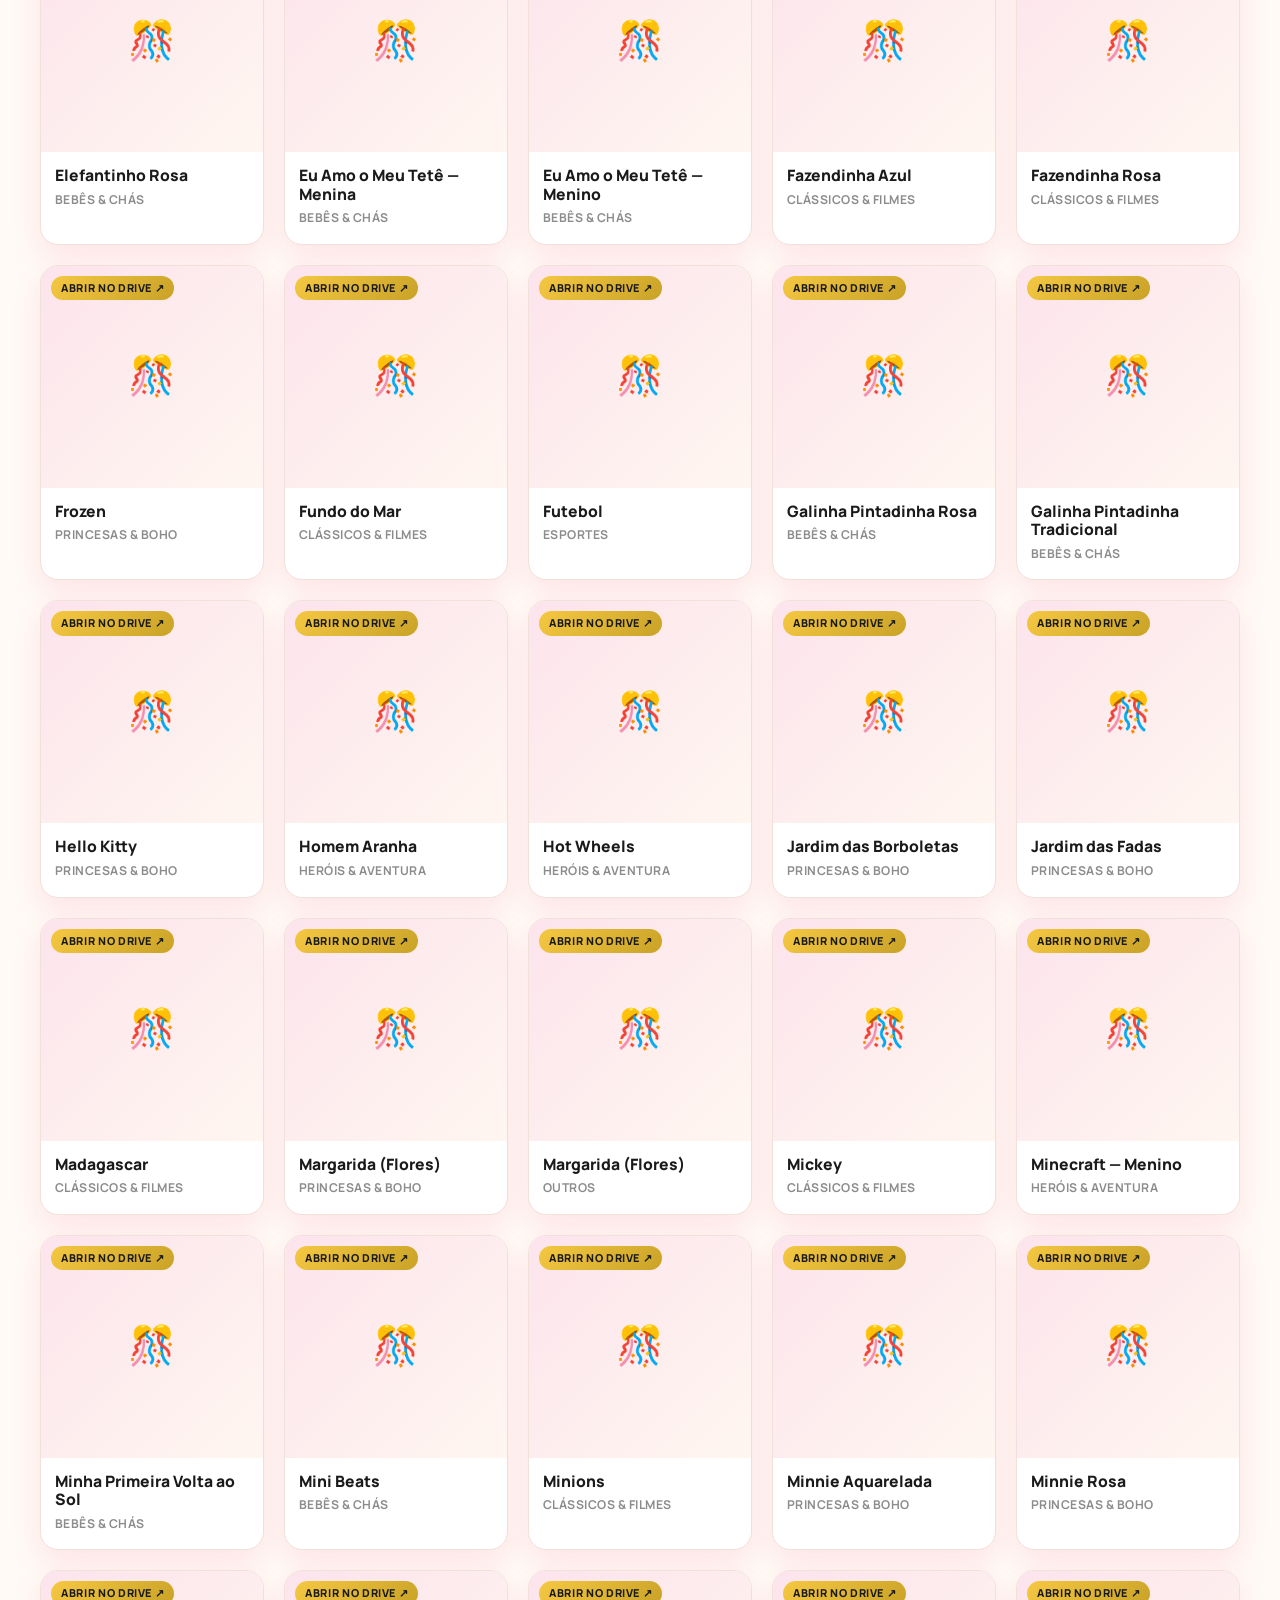
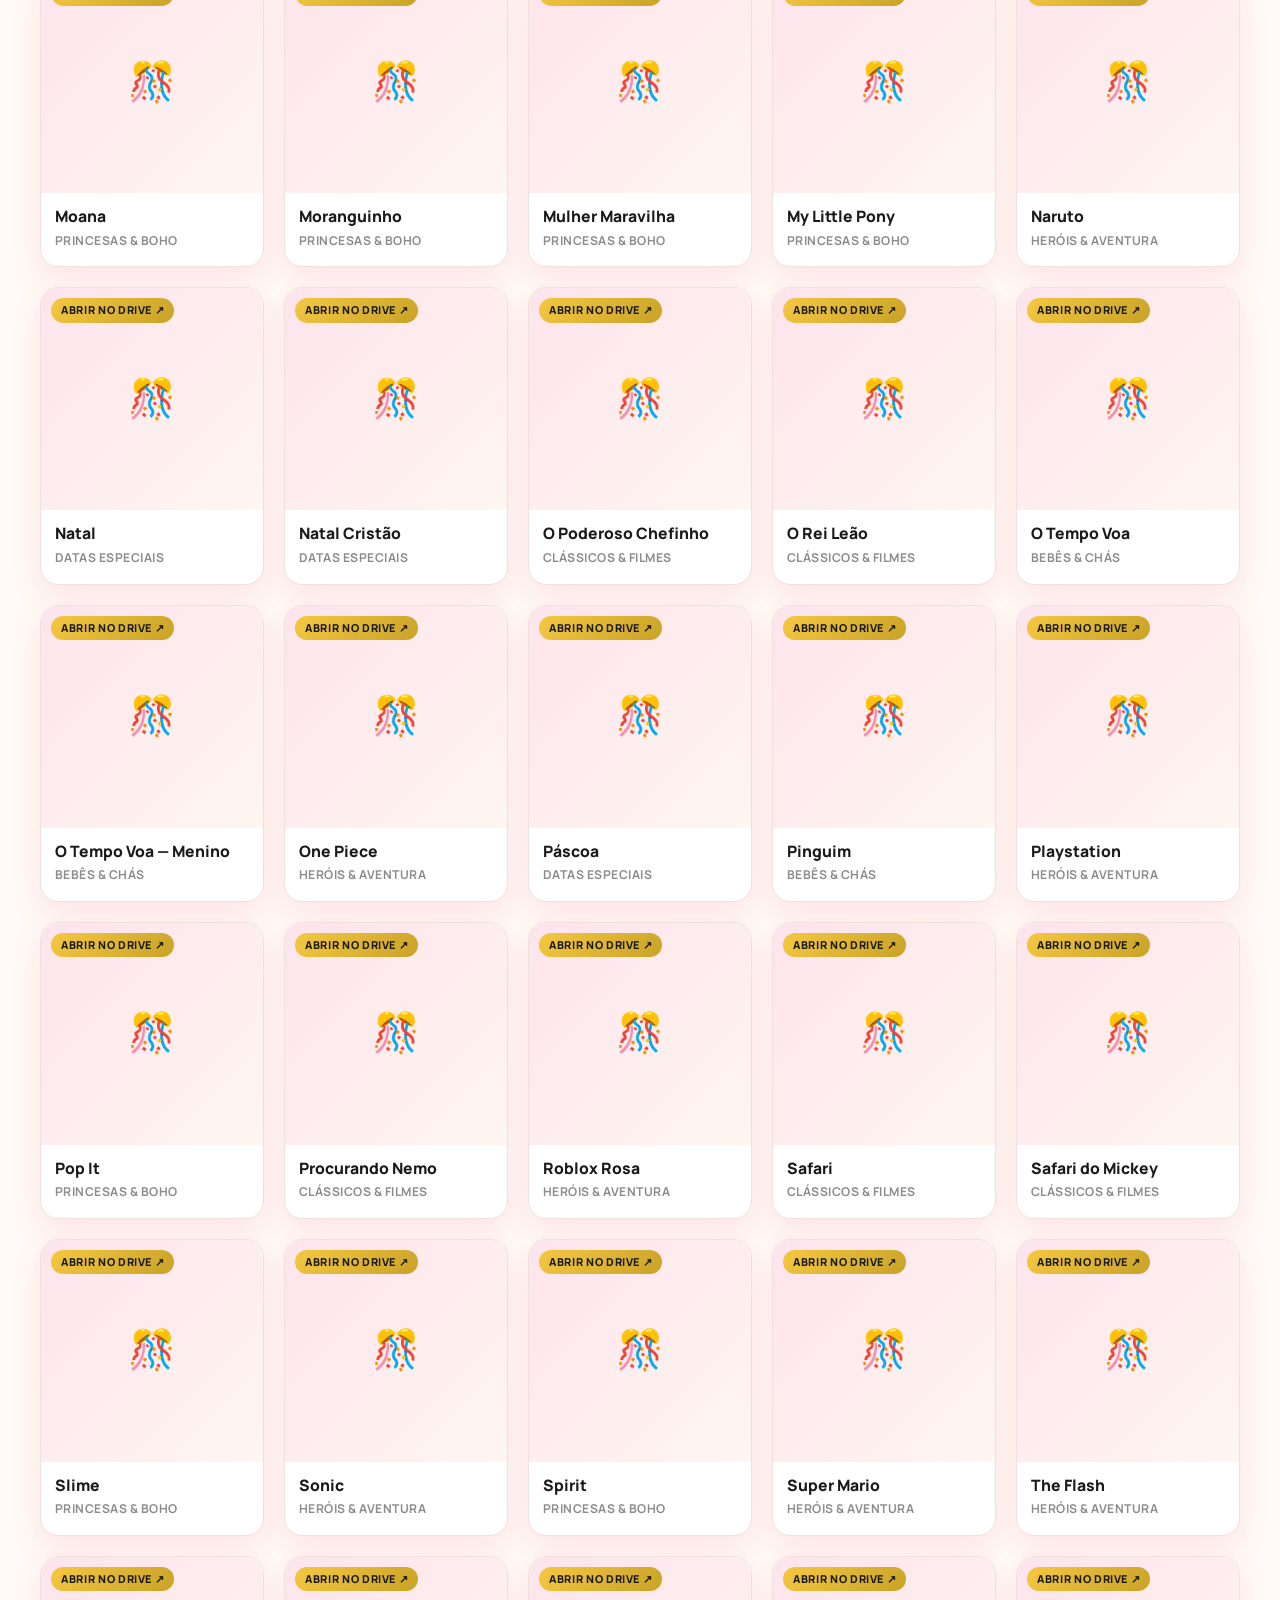
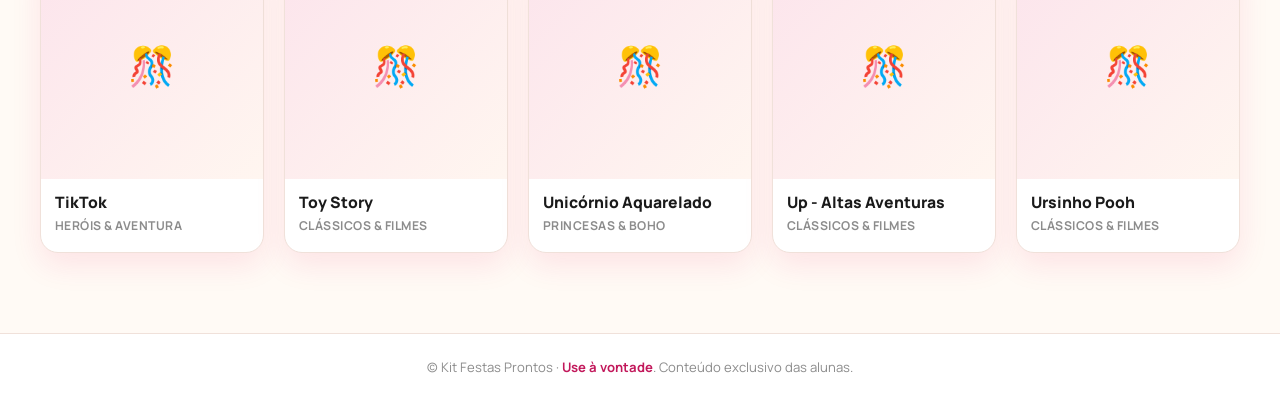
==== commit cd3a61a0: "dsa" ====
--- a/membros/index.html
+++ b/membros/index.html
@@ -37,7 +37,7 @@
         <div class="container">
             <span class="dash-eyebrow reveal"><span class="pulse"></span> Acesso vitalício liberado</span>
             <h1 class="dash-title reveal">Seu acervo de festa <span style="background:var(--brand);color:#fff;padding:2px 12px;border-radius:6px;">pronto para vender</span></h1>
-            <p class="dash-sub reveal">Escolha um tema abaixo, baixe os moldes, papéis digitais e imagens. Tudo organizado para você imprimir hoje e <b>entregar amanhã</b>.</p>
+            <p class="dash-sub reveal">Escolha um tema abaixo e abra a pasta no Google Drive com todos os moldes, papéis digitais e imagens. Tudo organizado para você imprimir hoje e <b>entregar amanhã</b>.</p>
 
             <div class="dash-stats reveal">
                 <div class="dash-stat">
@@ -45,15 +45,15 @@
                     <div class="lbl">Temas</div>
                 </div>
                 <div class="dash-stat">
-                    <div class="num" id="statPdfs">—</div>
-                    <div class="lbl">Moldes PDF</div>
+                    <div class="num">PDF</div>
+                    <div class="lbl">Moldes prontos</div>
                 </div>
                 <div class="dash-stat">
-                    <div class="num" id="statPapeis">—</div>
+                    <div class="num">JPG</div>
                     <div class="lbl">Papéis digitais</div>
                 </div>
                 <div class="dash-stat">
-                    <div class="num" id="statImagens">—</div>
+                    <div class="num">PNG</div>
                     <div class="lbl">Imagens</div>
                 </div>
             </div>
@@ -110,35 +110,21 @@
             filtered.forEach((t, i) => {
                 const card = document.createElement('a');
                 card.className = 'theme-card';
-                card.href = `tema.html?slug=${encodeURIComponent(t.slug)}`;
+                card.href = t.driveUrl;
+                card.target = '_blank';
+                card.rel = 'noopener noreferrer';
                 card.style.animationDelay = `${Math.min(i * 30, 400)}ms`;
 
                 const cover = document.createElement('div');
                 cover.className = 'theme-cover';
-                if (t.cover) {
-                    const img = document.createElement('img');
-                    img.src = t.cover;
-                    img.alt = t.name;
-                    img.loading = 'lazy';
-                    cover.appendChild(img);
-                } else {
-                    const ph = document.createElement('div');
-                    ph.className = 'placeholder apple-emoji';
-                    ph.textContent = '🎊';
-                    cover.appendChild(ph);
-                }
+                const ph = document.createElement('div');
+                ph.className = 'placeholder apple-emoji';
+                ph.textContent = '🎊';
+                cover.appendChild(ph);
 
                 const badge = document.createElement('span');
-                if (t.counts.total === 0) {
-                    badge.className = 'theme-badge empty';
-                    badge.textContent = 'Em breve';
-                } else if (t.counts.total >= 30) {
-                    badge.className = 'theme-badge full';
-                    badge.textContent = `${t.counts.total} arquivos`;
-                } else {
-                    badge.className = 'theme-badge';
-                    badge.textContent = `${t.counts.total} arquivos`;
-                }
+                badge.className = 'theme-badge full';
+                badge.textContent = 'Abrir no Drive ↗';
                 cover.appendChild(badge);
 
                 const meta = document.createElement('div');
@@ -174,9 +160,6 @@
             const m = await KF.loadManifest();
             state.themes = m.themes;
             document.getElementById('statThemes').textContent = KF.fmt(m.themesCount);
-            document.getElementById('statPdfs').textContent = KF.fmt(m.totals.moldesPDF || 0);
-            document.getElementById('statPapeis').textContent = KF.fmt(m.totals.papeis || 0);
-            document.getElementById('statImagens').textContent = KF.fmt(m.totals.imagens || 0);
             renderChips();
             render();
             KF.reveal();
